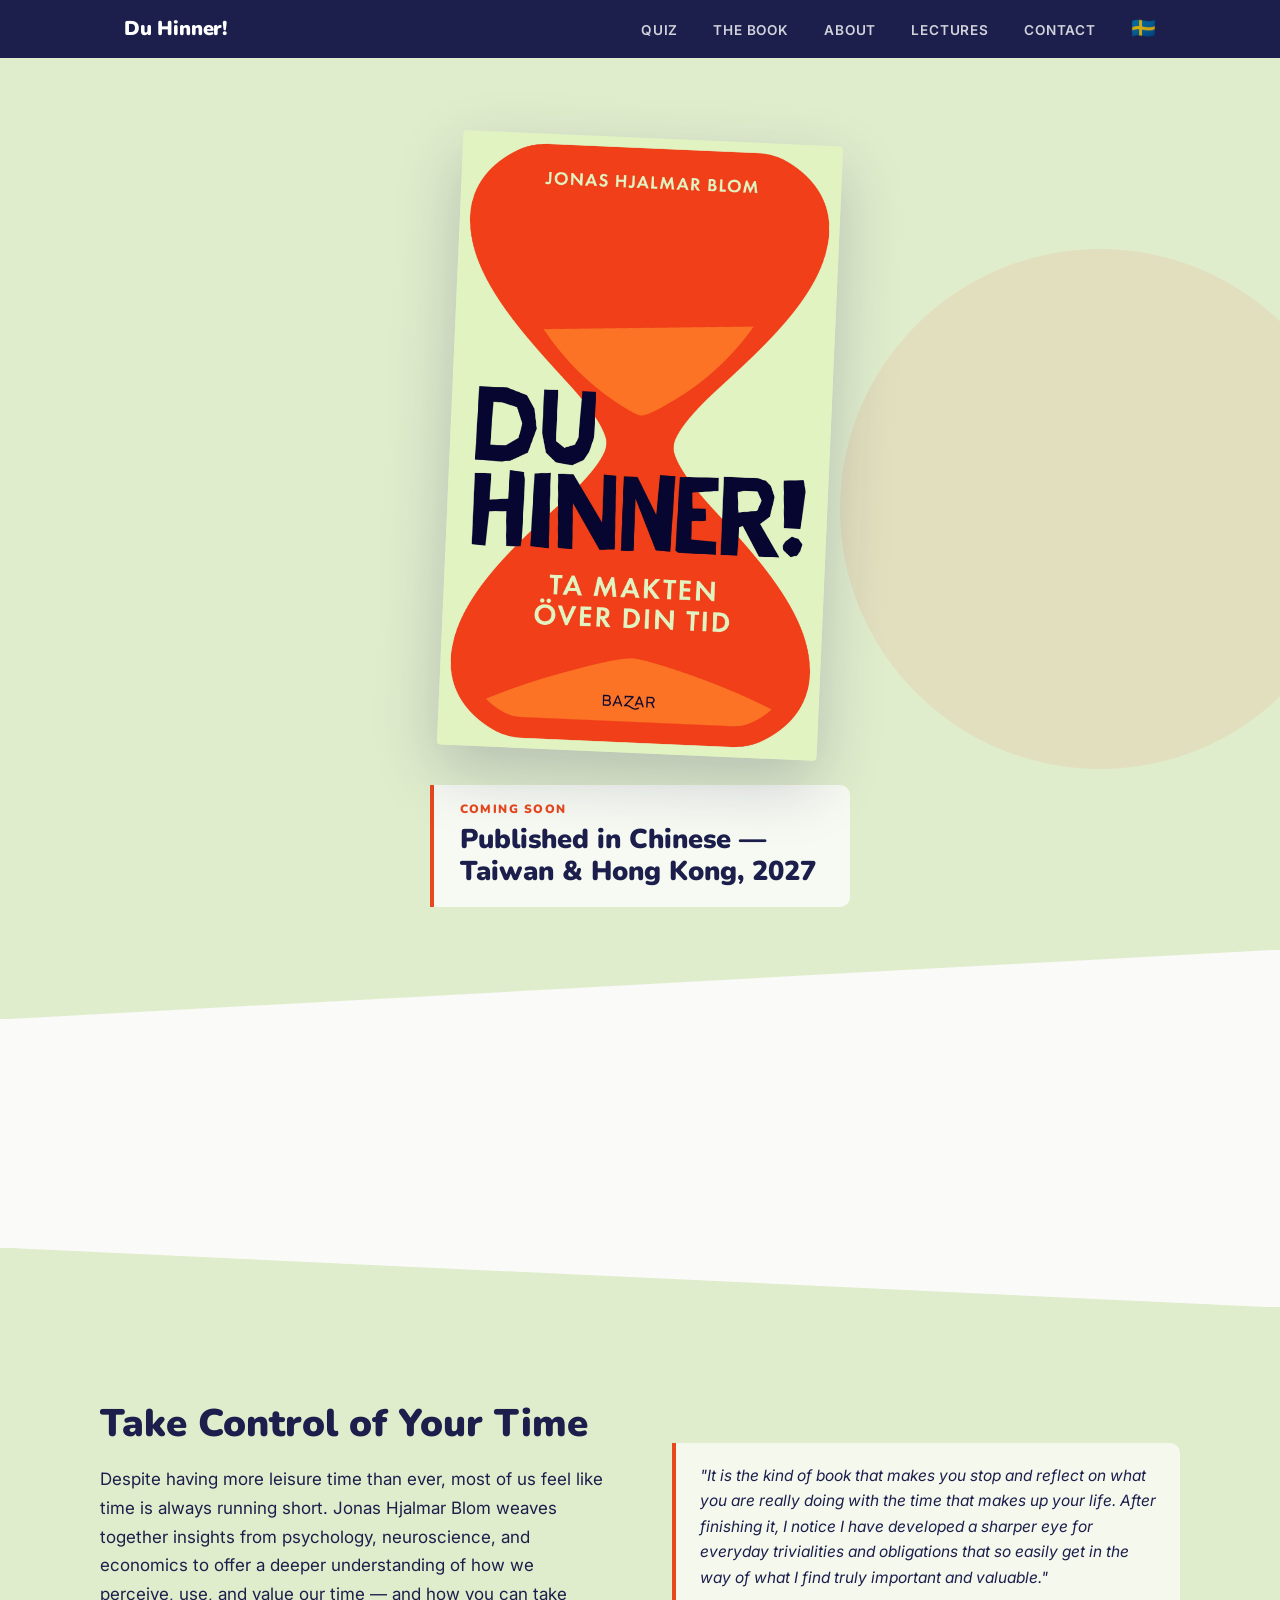
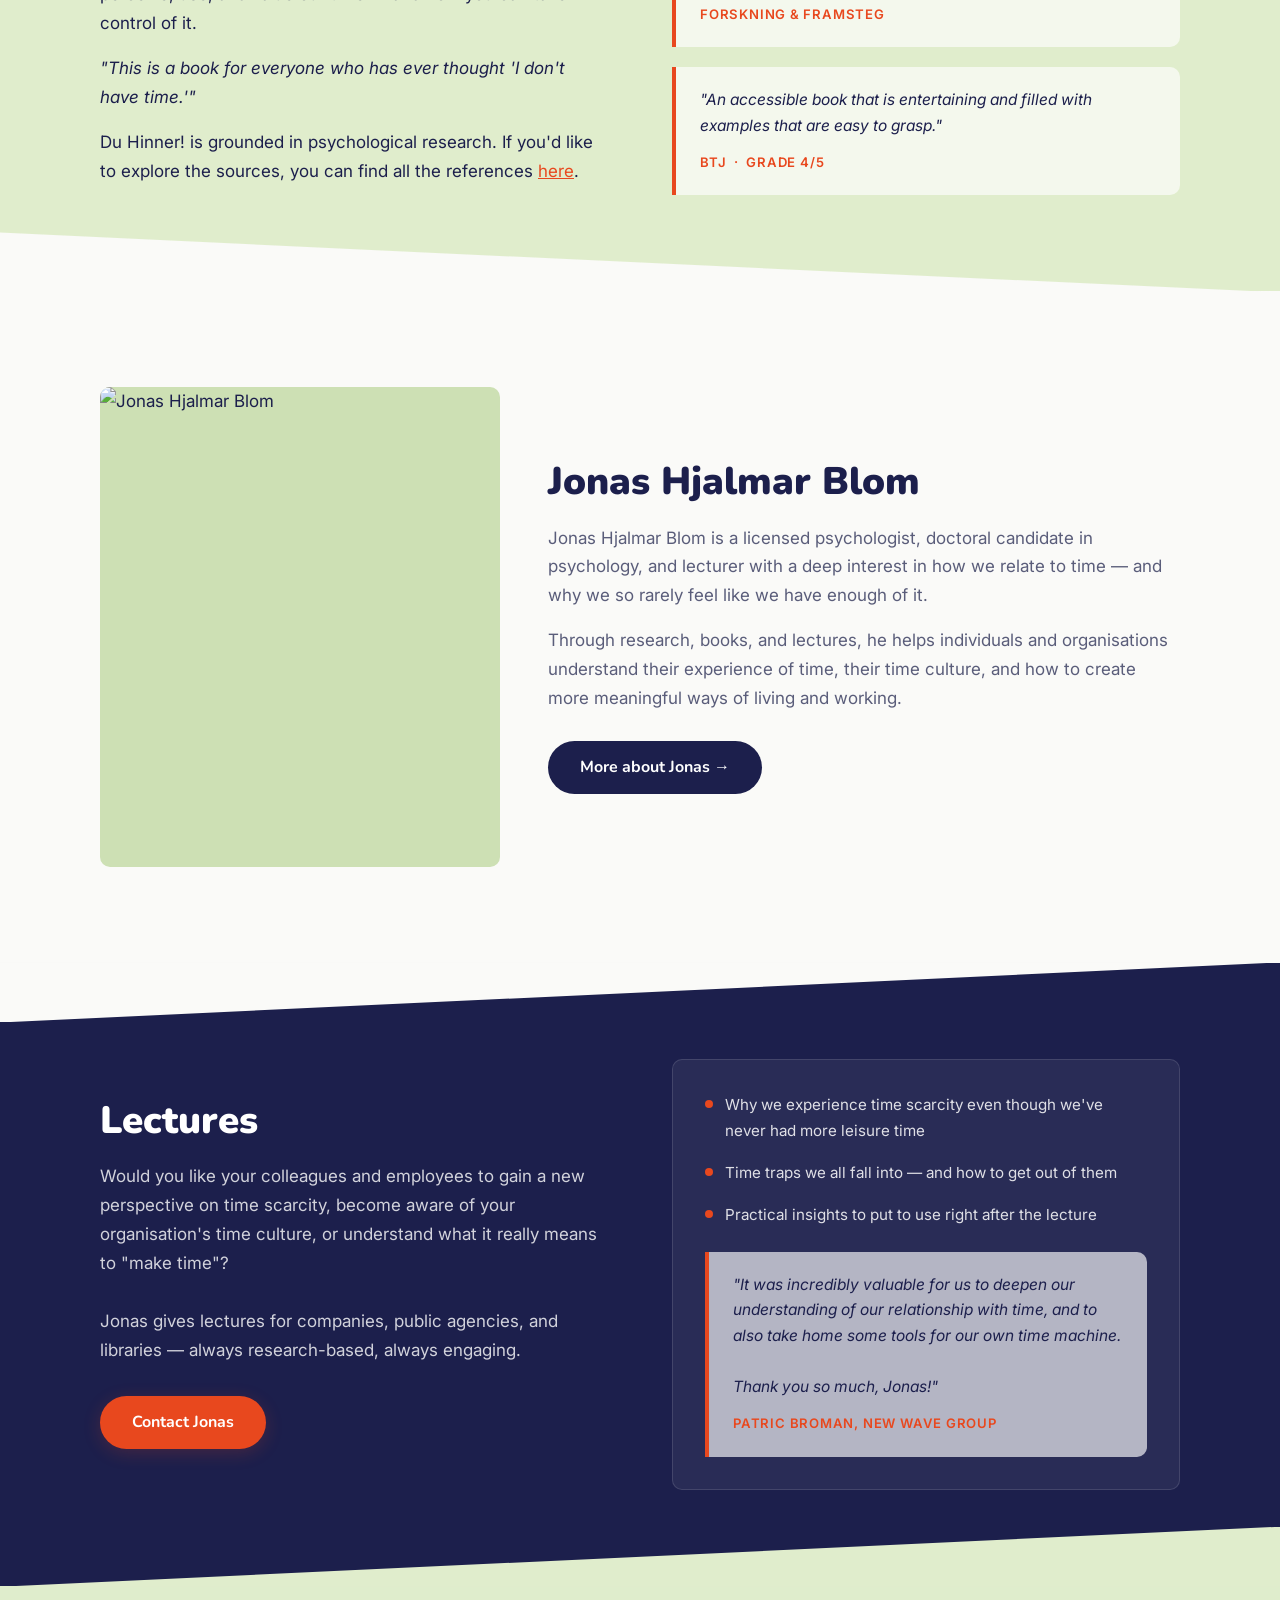
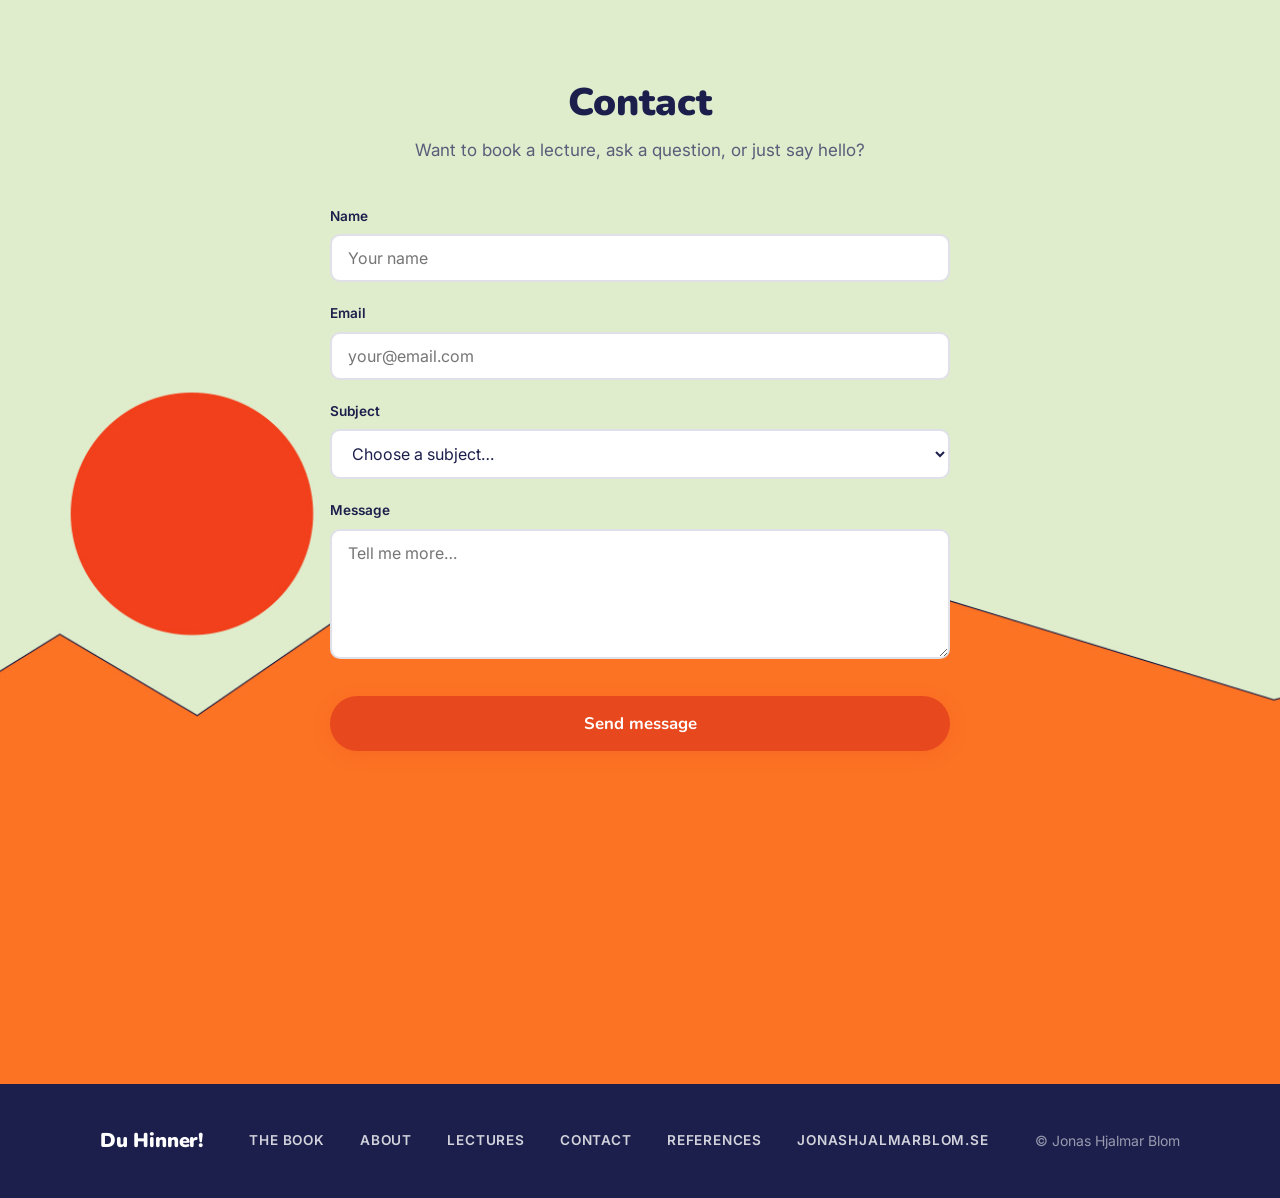
==== en/index.html @ 369634bb "Add English version with language toggle and Chinese edition announcement - New en/index.html: full " ====
<!DOCTYPE html>
<html lang="en">
<head>
  <meta charset="UTF-8" />
  <meta name="viewport" content="width=device-width, initial-scale=1.0" />
  <title>Du Hinner! – Take Control of Your Time</title>
  <meta name="description" content="You have more time than you think. Jonas Hjalmar Blom – psychologist, researcher, and lecturer – on how we perceive, use, and value our time." />
  <meta property="og:title" content="Du Hinner! – Take Control of Your Time" />
  <meta property="og:description" content="You have more time than you think. A book and lecture by Jonas Hjalmar Blom." />
  <meta property="og:image" content="https://duhinner.se/images/du-hinner.jpg" />
  <meta property="og:url" content="https://duhinner.se/en/" />
  <link rel="canonical" href="https://duhinner.se/en/" />
  <link rel="alternate" hreflang="sv" href="https://duhinner.se/" />
  <link rel="alternate" hreflang="en" href="https://duhinner.se/en/" />
  <link rel="alternate" hreflang="x-default" href="https://duhinner.se/" />
  <script type="application/ld+json">
  {
    "@context": "https://schema.org",
    "@type": "Book",
    "name": "Du Hinner! Ta makten över din tid",
    "author": {
      "@type": "Person",
      "name": "Jonas Hjalmar Blom"
    },
    "isbn": "9789180067096",
    "publisher": {
      "@type": "Organization",
      "name": "Bazar"
    },
    "inLanguage": "sv",
    "url": "https://duhinner.se",
    "image": "https://duhinner.se/images/du-hinner.jpg"
  }
  </script>
  <link rel="preconnect" href="https://fonts.googleapis.com" />
  <link rel="preconnect" href="https://fonts.gstatic.com" crossorigin />
  <link href="https://fonts.googleapis.com/css2?family=Nunito:wght@700;900&family=Inter:wght@400;500;600&display=swap" rel="stylesheet" />

  <style>
    :root {
      --mint:        #E0EDCC;
      --mint-dark:   #cde0b4;
      --orange:      #E8481E;
      --orange-glow: rgba(232, 72, 30, 0.20);
      --navy:        #1C1F4C;
      --navy-soft:   #2a2e5e;
      --white:       #ffffff;
      --cream:       #FAFAF8;
      --text:        #1C1F4C;
      --text-muted:  #5a5d7a;
      --max-w:       1080px;
      --r:           10px;
    }

    *, *::before, *::after { box-sizing: border-box; margin: 0; padding: 0; }
    html { scroll-behavior: smooth; }

    body {
      font-family: 'Inter', sans-serif;
      font-size: 17px;
      line-height: 1.7;
      color: var(--text);
      background: var(--cream);
      overflow-x: hidden;
    }

    h1, h2, h3 {
      font-family: 'Nunito', sans-serif;
      font-weight: 900;
      line-height: 1.1;
      color: var(--navy);
    }

    a { color: inherit; text-decoration: none; }
    img { display: block; max-width: 100%; }

    .wrap {
      width: min(var(--max-w), 100% - 2.5rem);
      margin-inline: auto;
    }

    .label {
      display: inline-block;
      font-size: 0.75rem;
      font-weight: 600;
      letter-spacing: 0.14em;
      text-transform: uppercase;
      color: var(--orange);
      margin-bottom: 0.6rem;
    }

    /* ── Buttons ─────────────────────────────────────── */
    .btn {
      display: inline-block;
      padding: 0.8rem 2rem;
      border-radius: 50px;
      font-family: 'Nunito', sans-serif;
      font-weight: 700;
      font-size: 1rem;
      cursor: pointer;
      border: none;
      transition: transform .2s, box-shadow .2s;
      white-space: nowrap;
    }
    .btn:hover { transform: translateY(-2px); }

    .btn-orange {
      background: var(--orange);
      color: #fff;
      box-shadow: 0 4px 18px var(--orange-glow);
    }
    .btn-orange:hover { box-shadow: 0 8px 28px var(--orange-glow); }

    .btn-navy {
      background: var(--navy);
      color: #fff;
    }
    .btn-navy:hover { box-shadow: 0 8px 24px rgba(28,31,76,0.25); }

    .btn-outline-navy {
      background: transparent;
      color: var(--navy);
      border: 2px solid var(--navy);
    }
    .btn-outline-navy:hover { background: var(--navy); color: #fff; }

    .btn-outline-white {
      background: transparent;
      color: #fff;
      border: 2px solid rgba(255,255,255,0.6);
    }
    .btn-outline-white:hover { background: rgba(255,255,255,0.12); }

    .btn-mint {
      background: var(--mint);
      color: var(--navy);
    }
    .btn-mint:hover { box-shadow: 0 8px 24px rgba(0,0,0,0.1); }

    .btn-cream {
      background: var(--cream);
      color: var(--navy);
    }
    .btn-cream:hover { box-shadow: 0 8px 24px rgba(0,0,0,0.1); }

    .btn-white {
      background: #fff;
      color: var(--orange);
      font-weight: 700;
    }
    .btn-white:hover { box-shadow: 0 8px 24px rgba(0,0,0,0.15); }

    /* =====================================================
       NAVIGATION
    ===================================================== */
    nav {
      position: fixed;
      inset: 0 0 auto 0;
      z-index: 200;
      background: var(--navy);
    }

    .nav-inner {
      display: flex;
      align-items: center;
      justify-content: space-between;
      height: 58px;
      padding-inline: 1.5rem;
      max-width: var(--max-w);
      margin-inline: auto;
    }

    .nav-logo {
      font-family: 'Nunito', sans-serif;
      font-weight: 900;
      font-size: 1.25rem;
      color: #fff;
      letter-spacing: -0.01em;
    }
    .nav-logo em { color: var(--orange); font-style: normal; }

    .nav-links {
      display: flex;
      gap: 2.2rem;
      list-style: none;
    }
    .nav-links a {
      font-size: 0.85rem;
      font-weight: 600;
      letter-spacing: 0.06em;
      text-transform: uppercase;
      color: rgba(255,255,255,0.8);
      transition: color .2s;
    }
    .nav-links a:hover { color: var(--orange); }

    .nav-links .nav-lang {
      font-size: 1.25rem;
      text-transform: none;
      letter-spacing: 0;
      line-height: 1;
    }
    .nav-links .nav-lang:hover { color: rgba(255,255,255,0.8); }

    .nav-burger {
      display: none;
      flex-direction: column;
      gap: 5px;
      background: none;
      border: none;
      cursor: pointer;
      padding: 4px;
    }
    .nav-burger span {
      display: block;
      width: 24px; height: 2px;
      background: #fff;
      border-radius: 2px;
      transition: transform .3s, opacity .3s;
    }

    /* =====================================================
       HERO
    ===================================================== */
    #hero {
      min-height: 100svh;
      background: var(--mint);
      display: flex;
      align-items: center;
      padding-top: 58px;
      position: relative;
      overflow: hidden;
    }

    #hero::before {
      content: '';
      position: absolute;
      right: -80px; top: 50%;
      transform: translateY(-50%);
      width: 520px; height: 520px;
      background: var(--orange);
      opacity: 0.08;
      border-radius: 50%;
      pointer-events: none;
    }

    #hero::after {
      content: '';
      position: absolute;
      bottom: -1px; left: 0; right: 0;
      height: 70px;
      background: var(--cream);
      clip-path: polygon(0 100%, 100% 0, 100% 100%);
    }

    .hero-inner {
      display: flex;
      flex-direction: column;
      justify-content: center;
      align-items: center;
      gap: 2rem;
      padding-block: 5rem 7rem;
    }

    .hero-book {
      position: relative;
      flex-shrink: 0;
    }
    .hero-book img {
      width: 100%;
      max-width: 380px;
      border-radius: 4px;
      box-shadow: 0 24px 64px rgba(28,31,76,0.22);
      transform: rotate(2.5deg);
      transition: transform .4s;
    }
    .hero-book img:hover { transform: rotate(0deg) scale(1.03); }

    .hero-announce {
      background: rgba(255,255,255,0.75);
      border-left: 4px solid var(--orange);
      border-radius: 0 var(--r) var(--r) 0;
      padding: 1.1rem 1.6rem;
      max-width: 420px;
      line-height: 1.3;
    }
    .hero-announce strong {
      display: block;
      font-family: 'Nunito', sans-serif;
      font-weight: 900;
      font-size: 0.75rem;
      letter-spacing: 0.12em;
      text-transform: uppercase;
      color: var(--orange);
      margin-bottom: 0.35rem;
    }
    .hero-announce span {
      display: block;
      font-family: 'Nunito', sans-serif;
      font-weight: 900;
      font-size: clamp(1.3rem, 2.5vw, 1.7rem);
      color: var(--navy);
      line-height: 1.2;
    }

    /* =====================================================
       ABOUT
    ===================================================== */
    #om-mig {
      background: var(--cream);
      padding-block: 6rem;
    }

    .om-mig-inner {
      display: grid;
      grid-template-columns: 400px 1fr;
      gap: 3rem;
      align-items: center;
    }

    .om-mig-foto {
      width: 400px; height: 480px;
      background: var(--mint-dark);
      border-radius: var(--r);
      overflow: hidden;
      flex-shrink: 0;
    }
    .om-mig-foto img { width: 100%; height: 100%; object-fit: cover; }

    .om-mig-text h2 { font-size: clamp(1.8rem, 3vw, 2.5rem); margin-bottom: 1.25rem; }
    .om-mig-text p { color: var(--text-muted); margin-bottom: 1rem; }
    .om-mig-text p:last-of-type { margin-bottom: 1.75rem; }

    /* =====================================================
       THE BOOK
    ===================================================== */
    #boken {
      background: var(--mint);
      padding-block: 6rem;
      position: relative;
    }

    #boken::after {
      content: '';
      position: absolute;
      bottom: -1px; left: 0; right: 0;
      height: 60px;
      background: var(--cream);
      clip-path: polygon(0 0, 100% 100%, 0 100%);
    }

    .boken-inner {
      display: grid;
      grid-template-columns: 1fr 1fr;
      gap: 4rem;
      align-items: start;
    }

    .boken-recensioner {
      display: flex;
      flex-direction: column;
      gap: 0;
    }

    .boken-knappar-rad {
      margin-top: 2.5rem;
      display: flex;
      flex-direction: column;
      gap: 0.75rem;
    }

    .boken-text h2 { font-size: clamp(1.8rem, 3vw, 2.6rem); margin-bottom: 1.25rem; }
    .boken-text p { margin-bottom: 1rem; }
    .boken-text p:last-of-type { margin-bottom: 0; }

    .recensioner {
      margin-top: 2.5rem;
      display: flex;
      flex-direction: column;
      gap: 1.25rem;
    }

    .recension {
      background: rgba(255,255,255,0.65);
      border-left: 4px solid var(--orange);
      border-radius: 0 var(--r) var(--r) 0;
      padding: 1.25rem 1.5rem;
    }

    .recension blockquote {
      font-style: italic;
      color: var(--text);
      margin-bottom: 0.5rem;
      font-size: 0.97rem;
      line-height: 1.65;
    }

    .recension cite {
      font-size: 0.82rem;
      font-weight: 600;
      letter-spacing: 0.06em;
      text-transform: uppercase;
      color: var(--orange);
      font-style: normal;
    }

    .kop-knappar {
      margin-top: 2.5rem;
      display: flex;
      gap: 0.75rem;
      flex-wrap: wrap;
      align-items: center;
    }

    .kop-knappar .kop-label {
      font-size: 0.85rem;
      font-weight: 600;
      color: var(--text-muted);
      margin-right: 0.25rem;
    }

    .betyg-kort {
      display: flex;
      flex-direction: column;
      gap: 0.2rem;
      background: rgba(255,255,255,0.75);
      border: 1px solid rgba(28,31,76,0.10);
      border-radius: var(--r);
      padding: 0.65rem 1rem;
      text-decoration: none;
      transition: box-shadow .2s, transform .2s;
    }
    .betyg-kort:hover {
      box-shadow: 0 6px 20px rgba(28,31,76,0.12);
      transform: translateY(-2px);
    }
    .betyg-plattform {
      font-size: 0.7rem;
      font-weight: 700;
      letter-spacing: 0.1em;
      text-transform: uppercase;
      color: var(--text-muted);
    }
    .betyg-stars { color: var(--orange); font-size: 0.95rem; letter-spacing: 0.06em; }
    .betyg-varde {
      font-family: 'Nunito', sans-serif;
      font-weight: 900;
      font-size: 1.25rem;
      color: var(--navy);
      line-height: 1;
    }
    .betyg-antal { font-family: 'Inter', sans-serif; font-size: 0.72rem; font-weight: 400; color: var(--text-muted); }

    /* =====================================================
       LECTURES
    ===================================================== */
    #forelasning {
      background: var(--navy);
      padding-block: 6rem;
      position: relative;
    }

    #forelasning::before {
      content: '';
      position: absolute;
      top: -1px; left: 0; right: 0;
      height: 60px;
      background: var(--cream);
      clip-path: polygon(0 0, 100% 0, 0 100%);
    }

    #forelasning::after {
      content: '';
      position: absolute;
      bottom: -1px; left: 0; right: 0;
      height: 60px;
      background: var(--mint);
      clip-path: polygon(100% 0, 100% 100%, 0 100%);
    }

    .forelasning-inner {
      display: grid;
      grid-template-columns: 1fr 1fr;
      gap: 4rem;
      align-items: center;
    }

    #forelasning .label { color: var(--orange); }

    #forelasning h2 {
      font-size: clamp(1.8rem, 3vw, 2.6rem);
      color: #fff;
      margin-bottom: 1.25rem;
    }

    #forelasning p { color: rgba(255,255,255,0.8); margin-bottom: 1rem; }
    #forelasning p:last-of-type { margin-bottom: 2rem; }

    .forelasning-kort {
      background: rgba(255,255,255,0.06);
      border: 1px solid rgba(255,255,255,0.12);
      border-radius: var(--r);
      padding: 2rem;
    }

    .forelasning-punkt {
      display: flex;
      align-items: flex-start;
      gap: 0.75rem;
      margin-bottom: 1rem;
      color: rgba(255,255,255,0.85);
      font-size: 0.95rem;
    }
    .forelasning-punkt:last-child { margin-bottom: 0; }

    .punkt-dot {
      flex-shrink: 0;
      width: 8px; height: 8px;
      background: var(--orange);
      border-radius: 50%;
      margin-top: 8px;
    }

    /* =====================================================
       CONTACT
    ===================================================== */
    #kontakt {
      background: var(--mint) url('../images/duhinner-sun.jpg') center 140% / cover no-repeat;
      padding-block: 6rem 26vw;
    }

    .kontakt-inner {
      max-width: 620px;
      margin-inline: auto;
      text-align: center;
    }

    .kontakt-inner h2 { font-size: clamp(1.8rem, 3vw, 2.5rem); margin-bottom: 0.75rem; }
    .kontakt-inner > p { color: var(--text-muted); margin-bottom: 2.5rem; }

    .form-group {
      text-align: left;
      margin-bottom: 1.25rem;
    }

    .form-group label {
      display: block;
      font-size: 0.85rem;
      font-weight: 600;
      margin-bottom: 0.4rem;
      color: var(--navy);
    }

    .form-group input,
    .form-group textarea,
    .form-group select {
      width: 100%;
      padding: 0.75rem 1rem;
      border: 2px solid #e0e0e8;
      border-radius: var(--r);
      font-family: 'Inter', sans-serif;
      font-size: 1rem;
      color: var(--text);
      background: #fff;
      transition: border-color .2s;
      outline: none;
    }

    .form-group input:focus,
    .form-group textarea:focus,
    .form-group select:focus {
      border-color: var(--orange);
    }

    .form-group textarea { resize: vertical; min-height: 130px; }

    .form-submit { margin-top: 0.5rem; width: 100%; padding: 1rem; font-size: 1.05rem; }

    /* =====================================================
       FOOTER
    ===================================================== */
    footer {
      background: var(--navy);
      color: rgba(255,255,255,0.55);
      font-size: 0.875rem;
      padding-block: 2.5rem;
    }

    .footer-inner {
      display: flex;
      align-items: center;
      justify-content: space-between;
      flex-wrap: wrap;
      gap: 1.25rem;
    }

    .footer-logo {
      font-family: 'Nunito', sans-serif;
      font-weight: 900;
      font-size: 1.25rem;
      color: #fff;
      letter-spacing: -0.01em;
    }
    .footer-logo em { color: var(--orange); font-style: normal; }

    .footer-links { display: flex; gap: 2.2rem; list-style: none; flex-wrap: wrap; }
    .footer-links a {
      font-size: 0.85rem;
      font-weight: 600;
      letter-spacing: 0.06em;
      text-transform: uppercase;
      color: rgba(255,255,255,0.8);
      transition: color .2s;
    }
    .footer-links a:hover { color: var(--orange); }

    /* =====================================================
       QUIZ
    ===================================================== */
    #quiz {
      background: var(--cream);
      padding-block: 6rem;
      position: relative;
    }

    #quiz::after {
      content: '';
      position: absolute;
      bottom: -1px; left: 0; right: 0;
      height: 60px;
      background: var(--mint);
      clip-path: polygon(0 0, 100% 100%, 0 100%);
    }

    .quiz-inner {
      max-width: 640px;
      margin-inline: auto;
      text-align: center;
    }

    .quiz-progress {
      display: flex;
      align-items: center;
      justify-content: center;
      gap: 0.6rem;
      margin-bottom: 2.5rem;
    }

    .quiz-dot {
      width: 9px; height: 9px;
      border-radius: 50%;
      background: #d5d8e8;
      transition: background .3s;
    }
    .quiz-dot.active { background: var(--orange); transform: scale(1.2); }
    .quiz-dot.done   { background: var(--navy); }

    .quiz-question {
      font-family: 'Nunito', sans-serif;
      font-weight: 900;
      font-size: clamp(1.55rem, 3vw, 2.2rem);
      color: var(--navy);
      margin-bottom: 1.75rem;
      line-height: 1.3;
    }

    .quiz-answers {
      display: flex;
      flex-direction: column;
      gap: 0.75rem;
      margin-bottom: 1.75rem;
    }

    .quiz-answer-btn {
      width: 100%;
      padding: 0.95rem 1.5rem;
      border: 2px solid var(--navy);
      border-radius: var(--r);
      background: transparent;
      color: var(--navy);
      font-family: 'Inter', sans-serif;
      font-size: 0.97rem;
      font-weight: 500;
      cursor: pointer;
      text-align: left;
      transition: background .2s, color .2s, opacity .2s;
    }
    .quiz-answer-btn:hover:not(:disabled) {
      background: var(--navy);
      color: #fff;
    }
    .quiz-answer-btn.selected {
      background: var(--navy);
      color: #fff;
    }
    .quiz-answer-btn.dimmed {
      opacity: 0.3;
      cursor: default;
    }

    .quiz-feedback {
      display: none;
      text-align: left;
      background: #fff;
      border-radius: var(--r);
      padding: 1.5rem;
      margin-bottom: 1.5rem;
      border-left: 4px solid var(--orange);
    }
    .quiz-feedback.visible { display: block; }

    .quiz-aha {
      font-family: 'Nunito', sans-serif;
      font-weight: 700;
      font-size: 1.05rem;
      color: var(--orange);
      margin-bottom: 0.75rem;
      line-height: 1.4;
    }

    .quiz-details {
      font-size: 0.93rem;
      color: var(--text-muted);
    }
    .quiz-details summary {
      cursor: pointer;
      font-weight: 600;
      color: var(--navy);
      font-size: 0.88rem;
      letter-spacing: 0.04em;
      list-style: none;
      display: flex;
      align-items: center;
      gap: 0.4rem;
    }
    .quiz-details summary::before {
      content: '▸';
      color: var(--orange);
      transition: transform .2s;
    }
    .quiz-details[open] summary::before { transform: rotate(90deg); }
    .quiz-details[open] summary { margin-bottom: 0.6rem; }
    .quiz-details p { line-height: 1.7; }

    .quiz-nav {
      display: flex;
      justify-content: center;
    }

    .quiz-next { display: none; }
    .quiz-next.visible { display: inline-block; }

    .quiz-finish {
      display: none;
      flex-direction: column;
      align-items: center;
      gap: 1rem;
    }
    .quiz-finish.visible { display: flex; }
    .quiz-finish p { color: var(--text-muted); }

    /* =====================================================
       RESPONSIVE
    ===================================================== */
    @media (max-width: 720px) {
      .nav-links { display: none; }
      .nav-burger { display: flex; }
      .nav-links.open {
        display: flex;
        flex-direction: column;
        position: absolute;
        top: 58px; left: 0; right: 0;
        background: var(--navy);
        padding: 1.25rem 1.5rem;
        gap: 1.1rem;
      }

      .hero-inner {
        grid-template-columns: 1fr;
        text-align: center;
        padding-block: 3.5rem 6rem;
      }
      .hero-book { display: flex; justify-content: center; }
      .hero-book img { transform: none; width: min(360px, 80vw); }

      .om-mig-inner {
        grid-template-columns: 1fr;
      }
      .om-mig-foto { width: 100%; height: 220px; }

      .boken-inner {
        grid-template-columns: 1fr;
      }

      .forelasning-inner {
        grid-template-columns: 1fr;
      }

      .footer-inner { flex-direction: column; align-items: flex-start; }
    }
  </style>
</head>
<body>

  <!-- ================================================
       NAVIGATION
  ================================================= -->
  <nav>
    <div class="nav-inner">
      <a href="#hero" class="nav-logo">Du Hinner!</a>
      <ul class="nav-links" id="nav-links">
        <li><a href="#quiz">Quiz</a></li>
        <li><a href="#boken">The Book</a></li>
        <li><a href="#om-mig">About</a></li>
        <li><a href="#forelasning">Lectures</a></li>
        <li><a href="#kontakt">Contact</a></li>
        <li><a href="/" class="nav-lang" aria-label="Svenska" title="Svenska">🇸🇪</a></li>
      </ul>
      <button class="nav-burger" id="nav-burger" aria-label="Open menu">
        <span></span><span></span><span></span>
      </button>
    </div>
  </nav>


  <!-- ================================================
       HERO
  ================================================= -->
  <section id="hero">
    <div class="wrap">
      <div class="hero-inner">
        <div class="hero-book">
          <img src="../images/du-hinner.jpg" alt="Book cover: Du Hinner! Take Control of Your Time by Jonas Hjalmar Blom" />
        </div>
        <p class="hero-announce">
          <strong>Coming soon</strong>
          <span>Published in Chinese — Taiwan &amp; Hong Kong, 2027</span>
        </p>
      </div>
    </div>
  </section>


  <!-- ================================================
       QUIZ
  ================================================= -->
  <section id="quiz">
    <div class="wrap">
      <div class="quiz-inner">
        <p class="quiz-question" id="quiz-question"></p>
        <div class="quiz-answers" id="quiz-answers"></div>
        <div class="quiz-progress" id="quiz-progress"></div>
        <div class="quiz-feedback" id="quiz-feedback">
          <p class="quiz-aha" id="quiz-aha"></p>
          <details class="quiz-details" id="quiz-details">
            <summary>Read more</summary>
            <p id="quiz-expanded"></p>
          </details>
        </div>
        <div class="quiz-nav">
          <button class="btn btn-orange quiz-next" id="quiz-next">Next question →</button>
          <div class="quiz-finish" id="quiz-finish">
            <p>You've answered all six questions.</p>
            <a href="#boken" class="btn btn-orange">Read about the book ↓</a>
          </div>
        </div>
      </div>
    </div>
  </section>


  <!-- ================================================
       THE BOOK
  ================================================= -->
  <section id="boken">
    <div class="wrap">
      <div class="boken-inner">

        <div class="boken-text">
          <h2>Take Control of Your Time</h2>

          <p>
            Despite having more leisure time than ever, most of us feel like time is always running short.
            Jonas Hjalmar Blom weaves together insights from psychology, neuroscience, and economics to offer
            a deeper understanding of how we perceive, use, and value our time — and how you can take control of it.
          </p>
          <p><em>"This is a book for everyone who has ever thought 'I don't have time.'"</em></p>
          <p>
            Du Hinner! is grounded in psychological research. If you'd like to explore the sources,
            you can find all the references <a href="https://duhinner.se/referenser" style="color: var(--orange); text-decoration: underline;">here</a>.
          </p>
        </div>

        <div class="boken-recensioner">
          <div class="recensioner">
            <div class="recension">
              <blockquote>
                "It is the kind of book that makes you stop and reflect on what you are really doing with the time
                that makes up your life. After finishing it, I notice I have developed a sharper eye for everyday
                trivialities and obligations that so easily get in the way of what I find truly important and valuable."
              </blockquote>
              <cite>Forskning &amp; Framsteg</cite>
            </div>
            <div class="recension">
              <blockquote>
                "An accessible book that is entertaining and filled with examples that are easy to grasp."
              </blockquote>
              <cite>BTJ &nbsp;·&nbsp; Grade 4/5</cite>
            </div>
          </div>
        </div>

      </div>

      <!-- Buy/listen/ratings — activate when an English edition is available
      <div class="boken-knappar-rad">
        <div class="kop-knappar">
          <span class="kop-label">Buy the book:</span>
          <a href="https://www.bokus.com/bok/9789180067096/du-hinner-ta-makten-over-din-tid/" class="btn btn-orange" target="_blank" rel="noopener">Bokus</a>
          <a href="https://www.adlibris.com/sv/bok/du-hinner-ta-makten-over-din-tid-9789180067096" class="btn btn-navy" target="_blank" rel="noopener">Adlibris</a>
        </div>
        <div class="kop-knappar">
          <span class="kop-label">Listen:</span>
          <a href="https://www.bookbeat.com/se/book/du-hinner-1492011" class="btn btn-cream" target="_blank" rel="noopener">Bookbeat</a>
          <a href="https://www.storytel.com/se/books/du-hinner-ta-makten-över-din-tid-9557812" class="btn btn-orange" target="_blank" rel="noopener">Storytel</a>
        </div>
        <div class="kop-knappar" style="align-items: flex-start;">
          <span class="kop-label" style="padding-top: 0.7rem;">Ratings:</span>
          <a href="https://www.adlibris.com/sv/bok/du-hinner-ta-makten-over-din-tid-9789180067096" class="betyg-kort" target="_blank" rel="noopener" aria-label="Adlibris: 4.8 out of 5 based on 4 ratings">
            <span class="betyg-plattform">Adlibris</span>
            <span class="betyg-stars">★★★★★</span>
            <span class="betyg-varde">4.8 <span class="betyg-antal">/ 5 &nbsp;·&nbsp; 4 ratings</span></span>
          </a>
          <a href="https://www.bokus.com/bok/9789180067096/du-hinner-ta-makten-over-din-tid/" class="betyg-kort" target="_blank" rel="noopener" aria-label="Bokus: 4 out of 5 based on 3 ratings">
            <span class="betyg-plattform">Bokus</span>
            <span class="betyg-stars">★★★★☆</span>
            <span class="betyg-varde">4 <span class="betyg-antal">/ 5 &nbsp;·&nbsp; 3 ratings</span></span>
          </a>
          <a href="https://www.bookbeat.com/se/book/du-hinner-1492011" class="betyg-kort" target="_blank" rel="noopener" aria-label="BookBeat: 4.3 out of 5 based on 280 ratings">
            <span class="betyg-plattform">BookBeat</span>
            <span class="betyg-stars">★★★★☆</span>
            <span class="betyg-varde">4.3 <span class="betyg-antal">/ 5 &nbsp;·&nbsp; 280 ratings</span></span>
          </a>
          <a href="https://www.storytel.com/se/books/du-hinner-ta-makten-%C3%B6ver-din-tid-9557812" class="betyg-kort" target="_blank" rel="noopener" aria-label="Storytel: 4.3 out of 5 based on 61 ratings">
            <span class="betyg-plattform">Storytel</span>
            <span class="betyg-stars">★★★★☆</span>
            <span class="betyg-varde">4.3 <span class="betyg-antal">/ 5 &nbsp;·&nbsp; 61 ratings</span></span>
          </a>
        </div>
      </div>
      -->

    </div>
  </section>


  <!-- ================================================
       ABOUT
  ================================================= -->
  <section id="om-mig">
    <div class="wrap">
      <div class="om-mig-inner">

        <div class="om-mig-foto">
          <img src="../images/jonas.jpg" alt="Jonas Hjalmar Blom" />
        </div>

        <div class="om-mig-text">
          <h2>Jonas Hjalmar Blom</h2>
          <p>
            Jonas Hjalmar Blom is a licensed psychologist, doctoral candidate in psychology, and lecturer
            with a deep interest in how we relate to time — and why we so rarely feel like we have enough of it.
          </p>
          <p>
            Through research, books, and lectures, he helps individuals and organisations understand their
            experience of time, their time culture, and how to create more meaningful ways of living and working.
          </p>
          <a href="https://jonashjalmarblom.se" class="btn btn-navy" target="_blank" rel="noopener">
            More about Jonas →
          </a>
        </div>

      </div>
    </div>
  </section>


  <!-- ================================================
       LECTURES
  ================================================= -->
  <section id="forelasning">
    <div class="wrap">
      <div class="forelasning-inner">

        <div>
          <h2>Lectures</h2>
          <p>
            Would you like your colleagues and employees to gain a new perspective on time scarcity,
            become aware of your organisation's time culture, or understand what it really means to "make time"?
            <br><br>
            Jonas gives lectures for companies, public agencies, and libraries — always research-based, always engaging.
          </p>
          <a href="#kontakt" class="btn btn-orange">Contact Jonas</a>
        </div>

        <div class="forelasning-kort">
          <div class="forelasning-punkt">
            <span class="punkt-dot"></span>
            <span>Why we experience time scarcity even though we've never had more leisure time</span>
          </div>
          <div class="forelasning-punkt">
            <span class="punkt-dot"></span>
            <span>Time traps we all fall into — and how to get out of them</span>
          </div>
          <div class="forelasning-punkt">
            <span class="punkt-dot"></span>
            <span>Practical insights to put to use right after the lecture</span>
          </div>
          <div class="recension" style="margin-top: 1.5rem;">
            <blockquote>
              "It was incredibly valuable for us to deepen our understanding of our relationship with time,
              and to also take home some tools for our own time machine.
              <br><br>
              Thank you so much, Jonas!"
            </blockquote>
            <cite>Patric Broman, New Wave Group</cite>
          </div>
        </div>

      </div>
    </div>
  </section>


  <!-- ================================================
       CONTACT
  ================================================= -->
  <section id="kontakt">
    <div class="wrap">
      <div class="kontakt-inner">
        <h2>Contact</h2>
        <p>Want to book a lecture, ask a question, or just say hello?</p>

        <form action="https://formspree.io/f/xzdkypwp" method="POST">
          <input type="hidden" name="language" value="English" />

          <div class="form-group">
            <label for="namn">Name</label>
            <input type="text" id="namn" name="namn" placeholder="Your name" required />
          </div>

          <div class="form-group">
            <label for="epost">Email</label>
            <input type="email" id="epost" name="epost" placeholder="your@email.com" required />
          </div>

          <div class="form-group">
            <label for="amne">Subject</label>
            <select id="amne" name="amne">
              <option value="">Choose a subject…</option>
              <option value="forelasning">Book a lecture</option>
              <option value="boken">Question about the book</option>
              <option value="media">Media / interview</option>
              <option value="annat">Other</option>
            </select>
          </div>

          <div class="form-group">
            <label for="meddelande">Message</label>
            <textarea id="meddelande" name="meddelande" placeholder="Tell me more…" required></textarea>
          </div>

          <button type="submit" class="btn btn-orange form-submit">Send message</button>

        </form>

      </div>
    </div>
  </section>


  <!-- ================================================
       FOOTER
  ================================================= -->
  <footer>
    <div class="wrap">
      <div class="footer-inner">
        <span class="footer-logo">Du Hinner!</span>
        <ul class="footer-links">
          <li><a href="#boken">The Book</a></li>
          <li><a href="#om-mig">About</a></li>
          <li><a href="#forelasning">Lectures</a></li>
          <li><a href="#kontakt">Contact</a></li>
          <li><a href="/referenser/">References</a></li>
          <li><a href="https://jonashjalmarblom.se" target="_blank" rel="noopener">jonashjalmarblom.se</a></li>
        </ul>
        <span>&copy; <span id="year"></span> Jonas Hjalmar Blom</span>
      </div>
    </div>
  </footer>


  <script>
    document.getElementById('year').textContent = new Date().getFullYear();

    // ── Quiz ──────────────────────────────────────────
    const quizData = [
      {
        q: "Do you have time to do what you want?",
        answers: [
          { text: "Yes", aha: "Congratulations — you're one of the few who feel they have enough time.", expanded: "Around 60 % of people experience time scarcity that forces them to give up things they want to do. Yet, with more public holidays, more vacation time, and longer lifespans, we have more free time at our disposal than ever before." },
          { text: "No",  aha: "You're in the majority.", expanded: "Around 60 % of people experience time scarcity that forces them to give up things they want to do. Yet, with more public holidays, more vacation time, and longer lifespans, we have more free time at our disposal than ever before." }
        ]
      },
      {
        q: "Do you tend to do things faster or slower than most people?",
        answers: [
          { text: "Faster", aha: "You probably get more done — but also make more mistakes.", expanded: "People (and other animals — the hazel dormouse, for example!) have different life speeds and tempos. Those who are fast naturally get more done, but also tend to make more mistakes. Those who are slower are often more flexible in their thinking and produce higher quality work — even if they accomplish less overall." },
          { text: "Slower", aha: "You're probably more thorough — but perhaps less productive.", expanded: "People (and other animals — the hazel dormouse, for example!) have different life speeds and tempos. Those who are fast naturally get more done, but also tend to make more mistakes. Those who are slower are often more flexible in their thinking and produce higher quality work — even if they accomplish less overall." }
        ]
      },
      {
        q: "Which statement resonates most with you?",
        answers: [
          { text: "We are approaching the weekend", aha: "You seem to think about time with a "moving-ego metaphor".",  expanded: "People think about time using different metaphors. We talk about chasing time as if it were prey, saving time as if it were money, or time rushing toward us like a speeding train. The way we talk about time also shapes our sense of control over it." },
          { text: "The weekend is approaching us",    aha: "You seem to think about time with a "moving-time metaphor".", expanded: "People think about time using different metaphors. We talk about chasing time as if it were prey, saving time as if it were money, or time rushing toward us like a speeding train. The way we talk about time also shapes our sense of control over it." }
        ]
      },
      {
        q: "When do you usually eat lunch?",
        answers: [
          { text: "When I feel hungry",                   aha: "You seem to live by event time — you let the feeling decide when it's the right time to do something.", expanded: "People and cultures tend toward either clock time or event time. Either you let the clock dictate when to wake up, eat, meet, and stop working — or you wake when you're rested, eat when you're hungry, meet when everyone's present, and stop when you feel done. Both systems have their advantages and disadvantages." },
          { text: "When I've scheduled it in my calendar", aha: "You seem to live by clock time — you let the clock decide when it's the right time to do something.",   expanded: "People and cultures tend toward either clock time or event time. Either you let the clock dictate when to wake up, eat, meet, and stop working — or you wake when you're rested, eat when you're hungry, meet when everyone's present, and stop when you feel done. Both systems have their advantages and disadvantages." }
        ]
      },
      {
        q: "Do you ever think about your future self?",
        answers: [
          { text: "Yes", aha: "You seem to feel a connection between your present and future self.", expanded: "For most people, the future self is a stranger they haven't yet met — it's not entirely natural for us to think decades ahead. But those who reflect on the distant future can gain a clearer direction, a sense of purpose, and a greater feeling of meaning in life." },
          { text: "No",  aha: "You seem very present-focused and don't think much about the distant future.", expanded: "For most people, the future self is a stranger they haven't yet met — it's not entirely natural for us to think decades ahead. But those who reflect on the distant future can gain a clearer direction, a sense of purpose, and a greater feeling of meaning in life." }
        ]
      },
      {
        q: "When you're in a time crunch, what do you tend to focus on?",
        answers: [
          { text: "What's urgent",    aha: "Not surprising — it's common to prioritise what's most pressing when time is short.", expanded: "In an acute time crunch, it's difficult to distinguish between what's important and what's merely urgent. Many people put their heads down and push through, but forget to ask themselves whether what they're rushing to do is actually worthwhile." },
          { text: "What's important", aha: "You seem to keep a cool head even when time is short.", expanded: "In an acute time crunch, it's difficult to distinguish between what's important and what's merely urgent. Many people put their heads down and push through, but forget to ask themselves whether what they're rushing to do is actually worthwhile." }
        ]
      }
    ];

    const [firstQ, ...restQ] = quizData;
    const shuffled = [firstQ, ...restQ.sort(() => Math.random() - 0.5)];
    let quizCurrent = 0;

    const qEl         = document.getElementById('quiz-question');
    const aEl         = document.getElementById('quiz-answers');
    const feedbackEl  = document.getElementById('quiz-feedback');
    const ahaEl       = document.getElementById('quiz-aha');
    const expandedEl  = document.getElementById('quiz-expanded');
    const detailsEl   = document.getElementById('quiz-details');
    const nextBtn     = document.getElementById('quiz-next');
    const finishEl    = document.getElementById('quiz-finish');
    const progressEl  = document.getElementById('quiz-progress');

    function renderProgress() {
      progressEl.innerHTML = '';
      shuffled.forEach((_, i) => {
        const dot = document.createElement('span');
        dot.className = 'quiz-dot' +
          (i < quizCurrent ? ' done' : i === quizCurrent ? ' active' : '');
        progressEl.appendChild(dot);
      });
    }

    function renderQuestion() {
      const item = shuffled[quizCurrent];
      qEl.textContent = item.q;
      aEl.innerHTML = '';
      feedbackEl.classList.remove('visible');
      nextBtn.classList.remove('visible');
      finishEl.classList.remove('visible');

      item.answers.forEach((ans, i) => {
        const btn = document.createElement('button');
        btn.className = 'quiz-answer-btn';
        btn.textContent = ans.text;
        btn.addEventListener('click', () => selectAnswer(i));
        aEl.appendChild(btn);
      });

      renderProgress();
    }

    function selectAnswer(idx) {
      const ans  = shuffled[quizCurrent].answers[idx];
      const btns = aEl.querySelectorAll('.quiz-answer-btn');
      btns.forEach((btn, i) => {
        btn.disabled = true;
        btn.classList.add(i === idx ? 'selected' : 'dimmed');
      });

      ahaEl.textContent      = ans.aha;
      expandedEl.textContent = ans.expanded;
      detailsEl.removeAttribute('open');
      feedbackEl.classList.add('visible');

      if (quizCurrent < shuffled.length - 1) {
        nextBtn.classList.add('visible');
      } else {
        finishEl.classList.add('visible');
      }
    }

    nextBtn.addEventListener('click', () => {
      quizCurrent++;
      renderQuestion();
    });

    renderQuestion();

    // Hamburger menu
    const burger = document.getElementById('nav-burger');
    const navLinks = document.getElementById('nav-links');
    burger.addEventListener('click', () => navLinks.classList.toggle('open'));
    navLinks.querySelectorAll('a').forEach(a =>
      a.addEventListener('click', () => navLinks.classList.remove('open'))
    );
  </script>

</body>
</html>
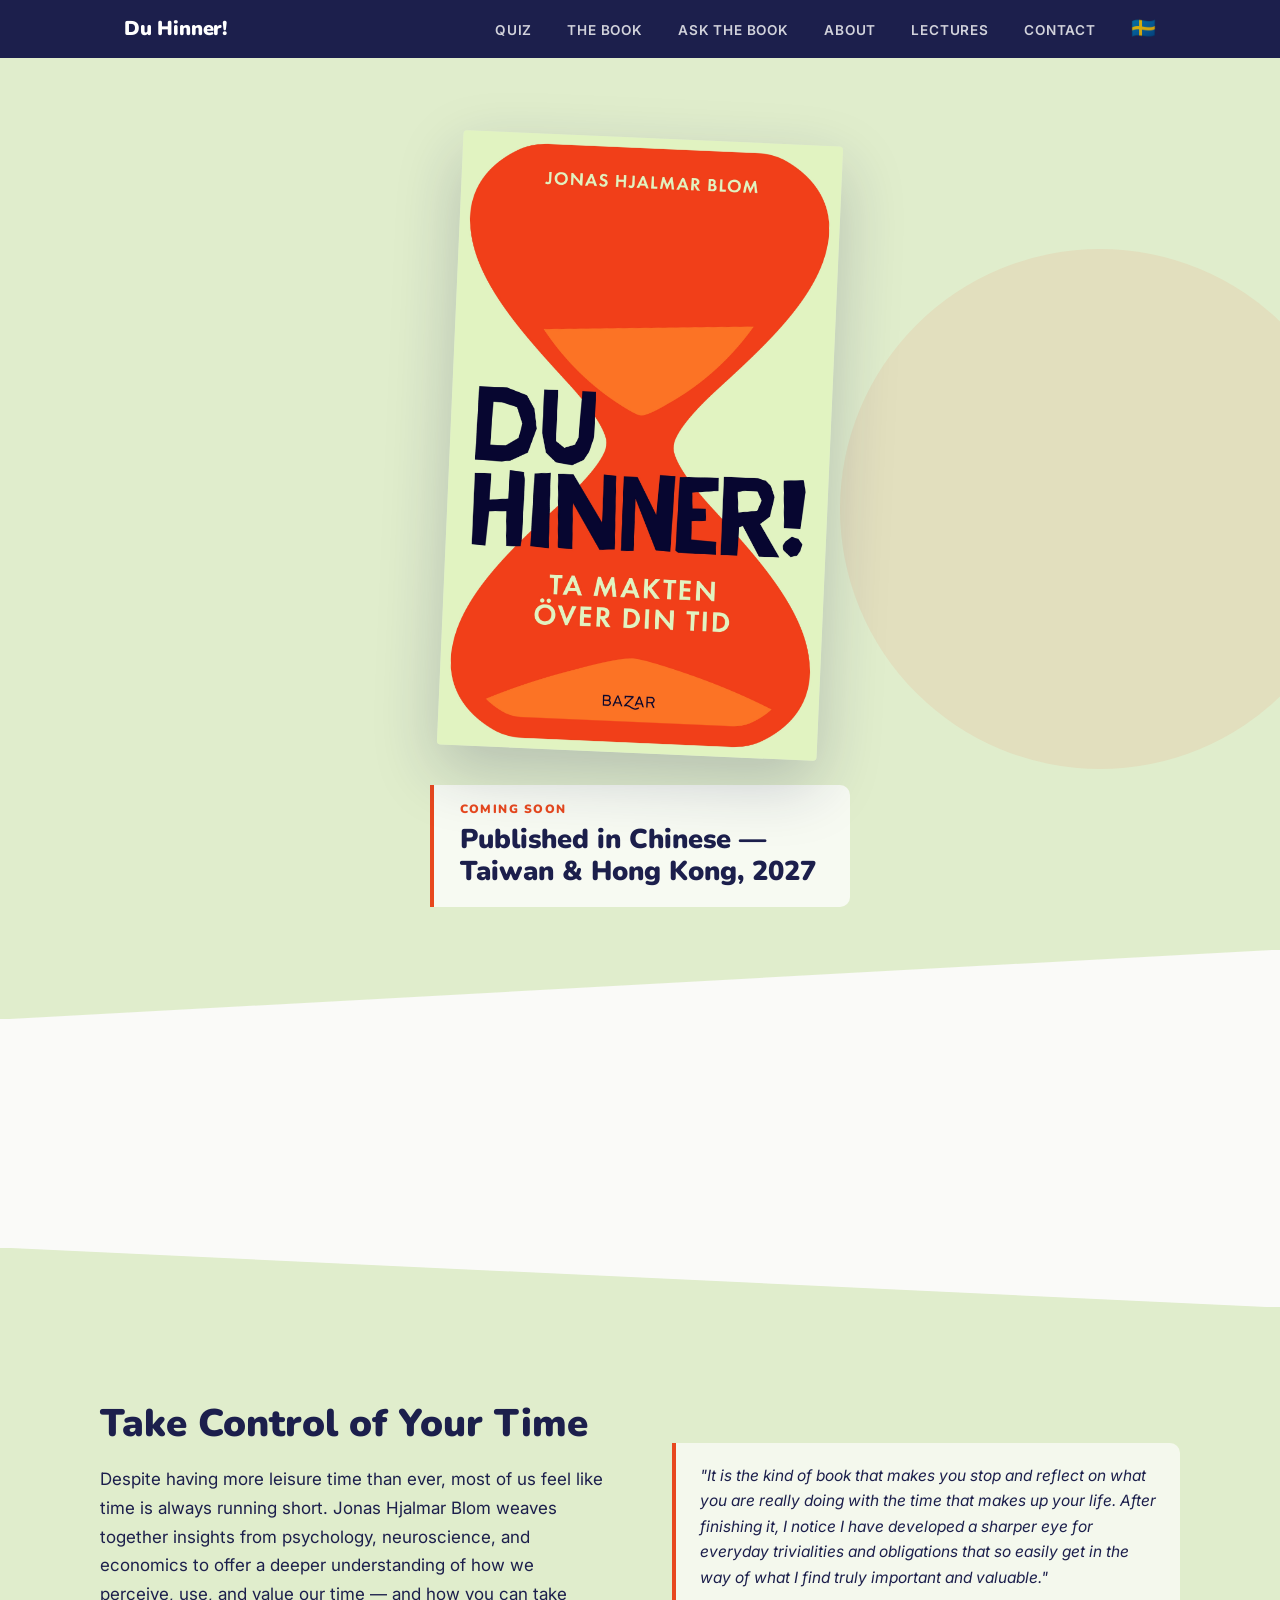
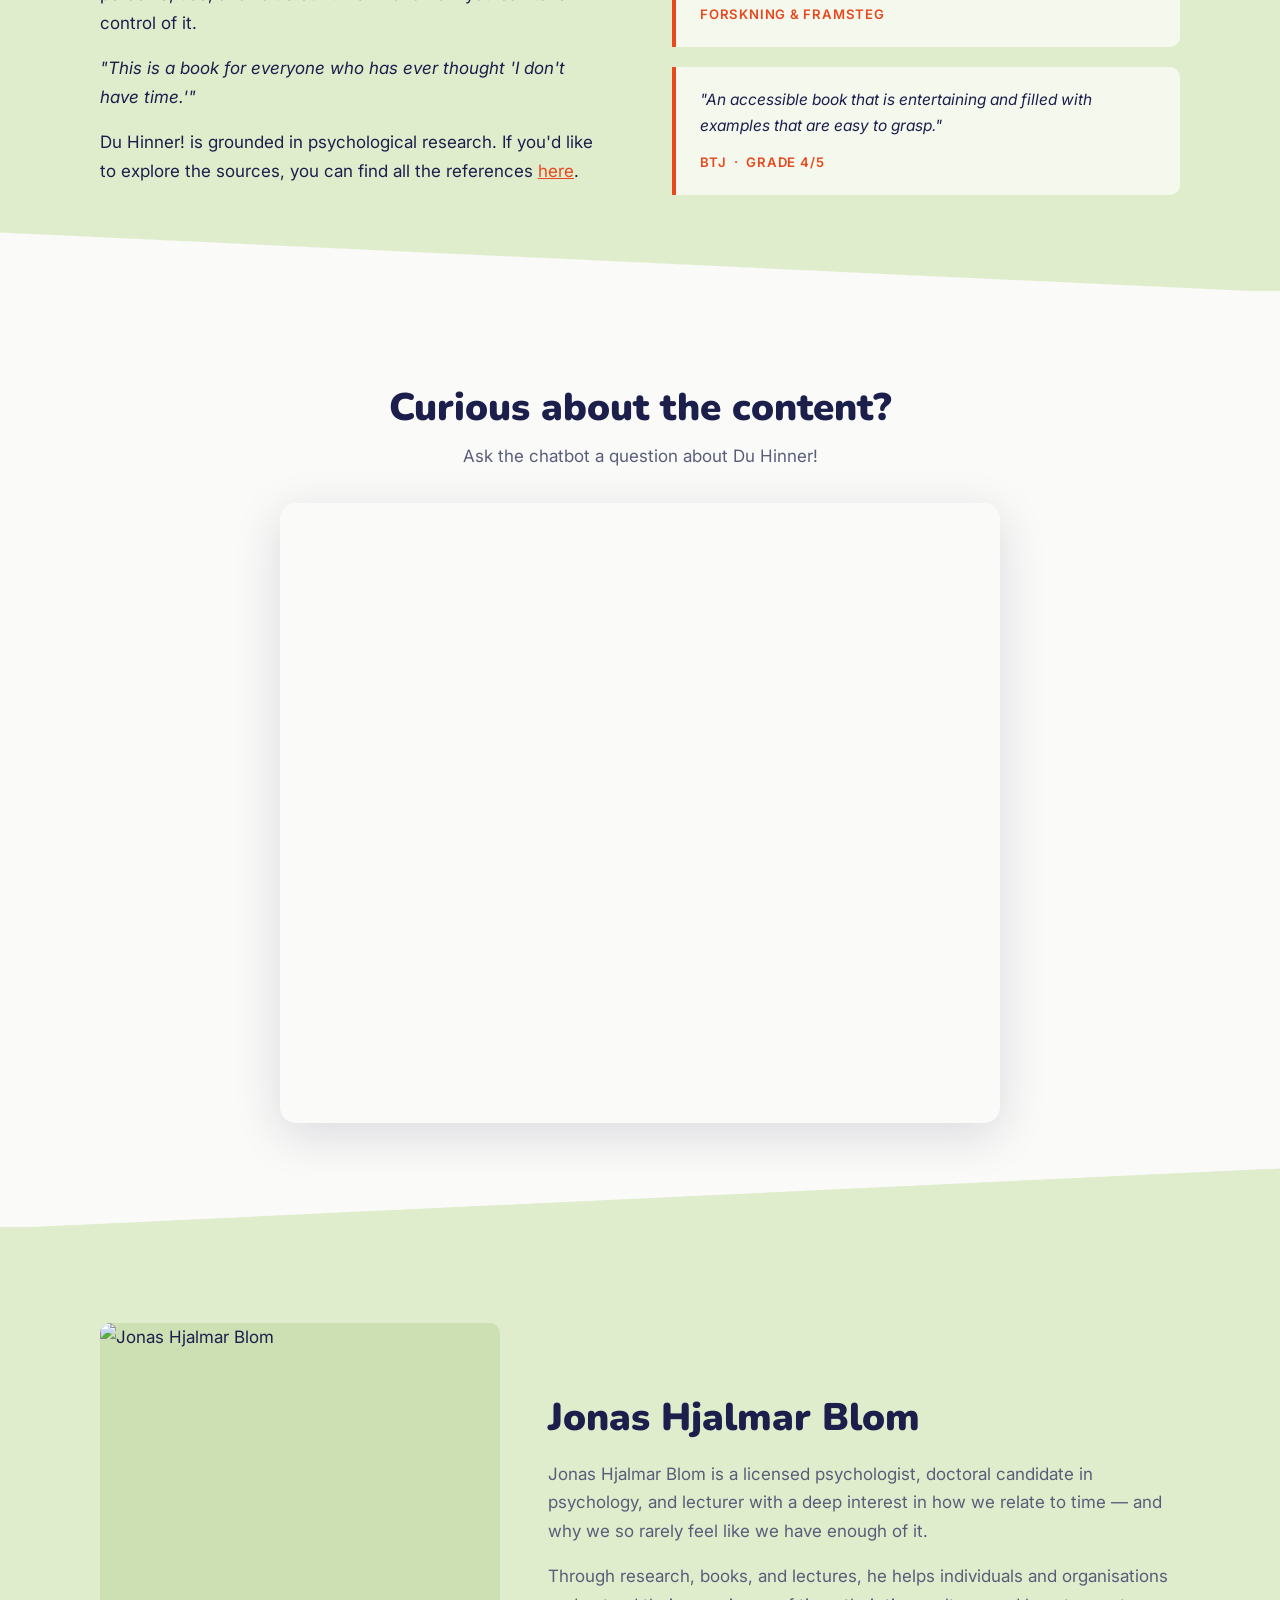
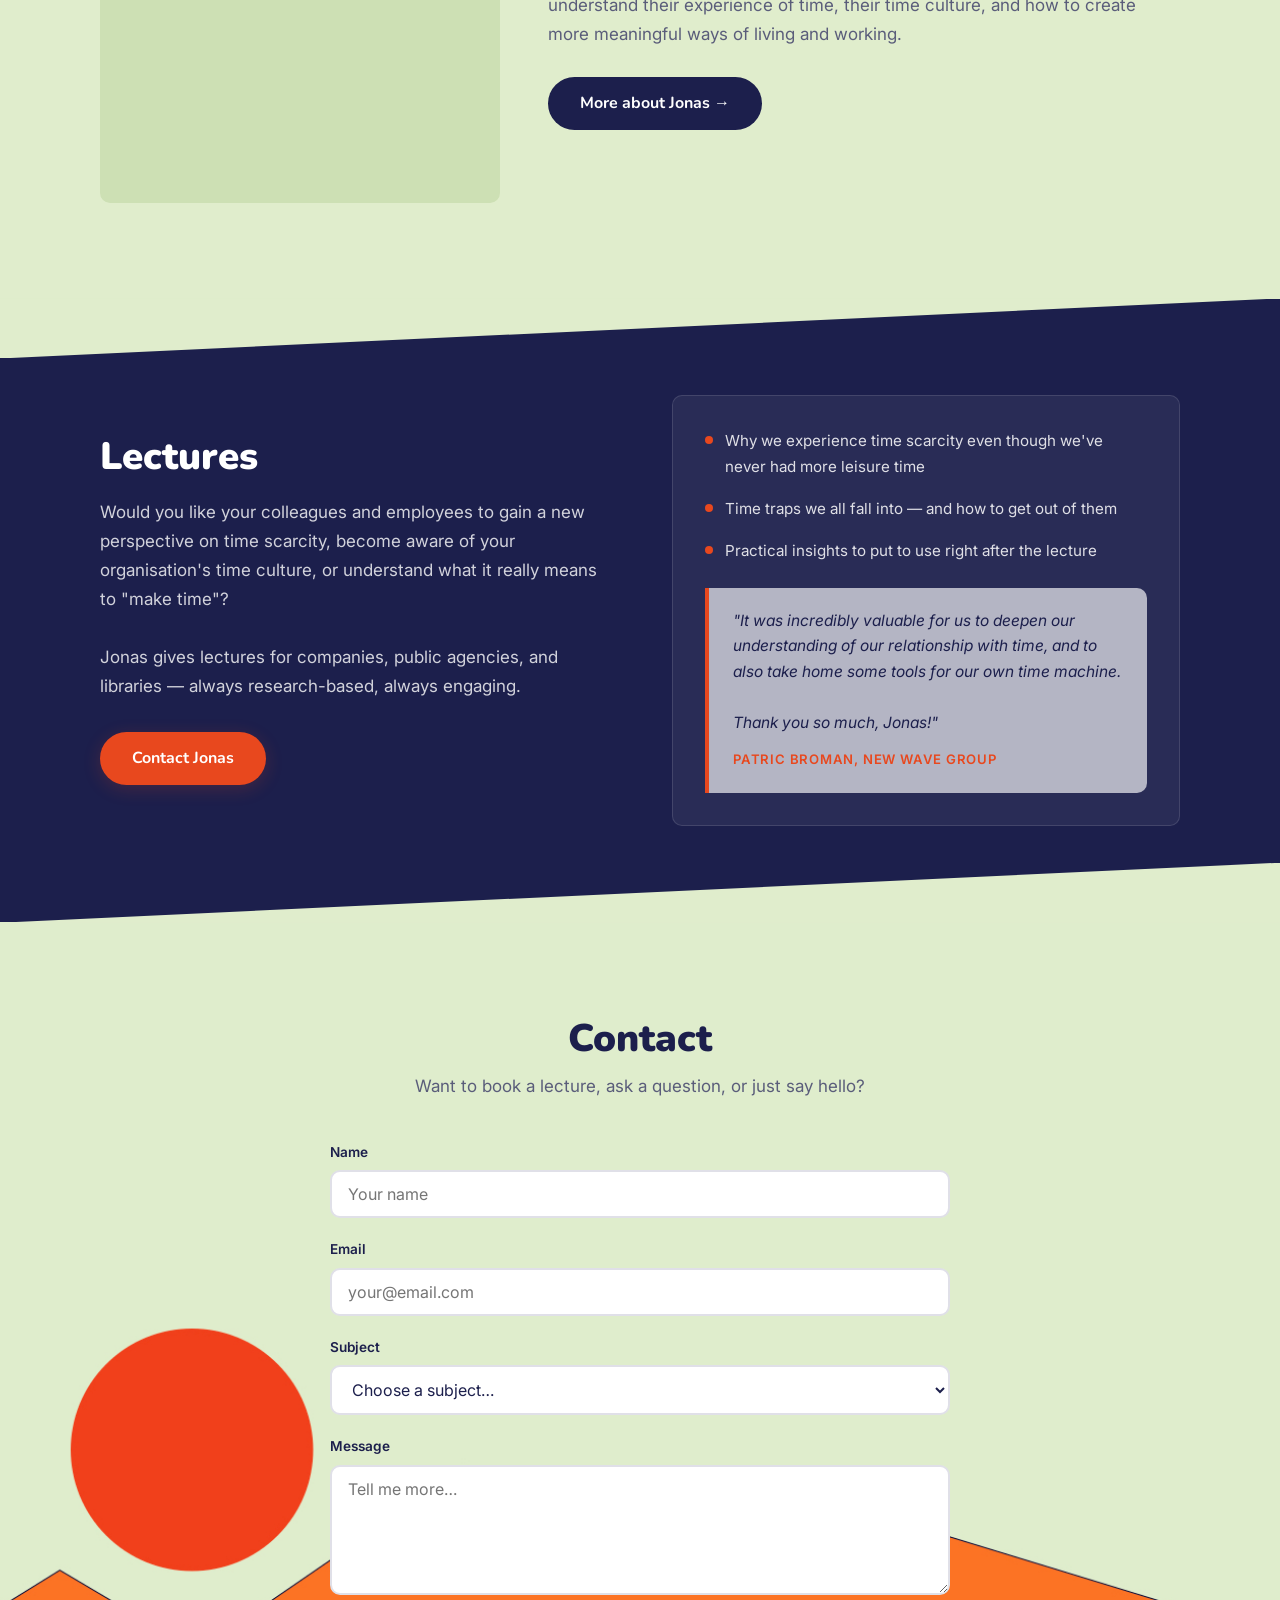
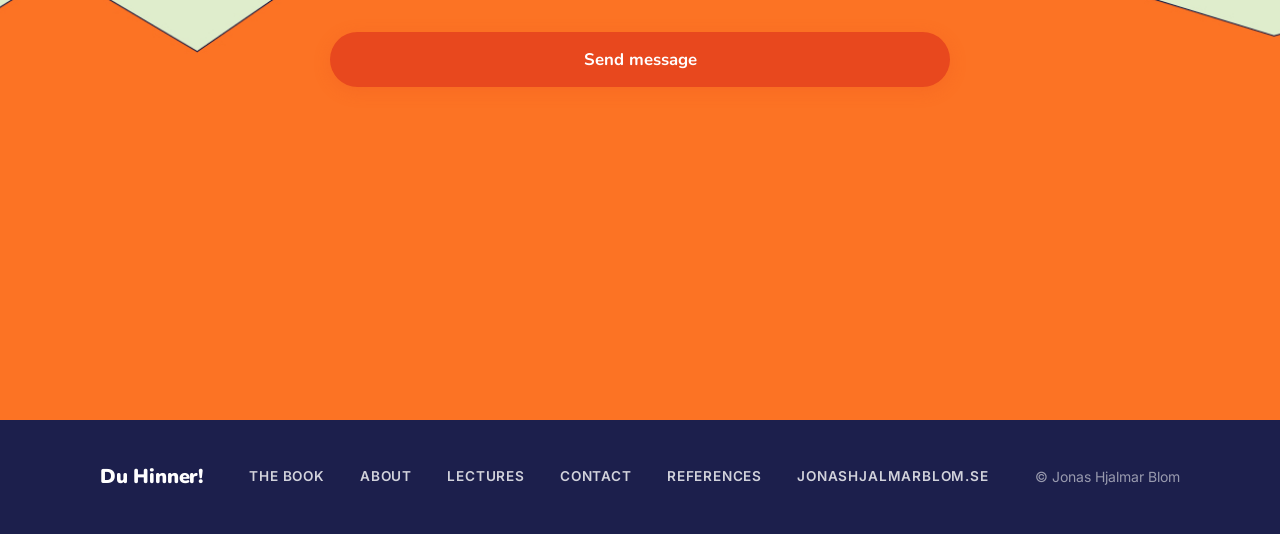
==== commit 83e9904c: "Add chatbot section and sync styling to English version - Add #chatbot section with iframe (lang=en)" ====
--- a/en/index.html
+++ b/en/index.html
@@ -304,10 +304,52 @@
     }
 
     /* =====================================================
+       CHATBOT
+    ===================================================== */
+    #chatbot {
+      background: var(--cream);
+      padding-block: 6rem;
+      position: relative;
+    }
+
+    #chatbot::after {
+      content: '';
+      position: absolute;
+      bottom: -1px; left: 0; right: 0;
+      height: 60px;
+      background: var(--mint);
+      clip-path: polygon(100% 0, 100% 100%, 0 100%);
+    }
+
+    .chatbot-inner {
+      max-width: 720px;
+      margin-inline: auto;
+      text-align: center;
+    }
+
+    .chatbot-inner h2 {
+      font-size: clamp(1.8rem, 3vw, 2.5rem);
+      margin-bottom: 0.75rem;
+    }
+
+    .chatbot-inner > p {
+      color: var(--text-muted);
+      margin-bottom: 2rem;
+    }
+
+    .chatbot-frame {
+      width: 100%;
+      height: 620px;
+      border: none;
+      border-radius: 16px;
+      box-shadow: 0 12px 48px rgba(28,31,76,0.14);
+    }
+
+    /* =====================================================
        ABOUT
     ===================================================== */
     #om-mig {
-      background: var(--cream);
+      background: var(--mint);
       padding-block: 6rem;
     }
 
@@ -465,7 +507,7 @@
       position: absolute;
       top: -1px; left: 0; right: 0;
       height: 60px;
-      background: var(--cream);
+      background: var(--mint);
       clip-path: polygon(0 0, 100% 0, 0 100%);
     }
 
@@ -811,6 +853,7 @@
       <ul class="nav-links" id="nav-links">
         <li><a href="#quiz">Quiz</a></li>
         <li><a href="#boken">The Book</a></li>
+        <li><a href="#chatbot">Ask the book</a></li>
         <li><a href="#om-mig">About</a></li>
         <li><a href="#forelasning">Lectures</a></li>
         <li><a href="#kontakt">Contact</a></li>
@@ -950,6 +993,25 @@
       </div>
       -->
 
+    </div>
+  </section>
+
+
+  <!-- ================================================
+       CHATBOT
+  ================================================= -->
+  <section id="chatbot">
+    <div class="wrap">
+      <div class="chatbot-inner">
+        <h2>Curious about the content?</h2>
+        <p>Ask the chatbot a question about Du Hinner!</p>
+        <iframe
+          src="https://duhinner-chat.onrender.com/chat-widget.html?lang=en"
+          class="chatbot-frame"
+          title="Ask about Du Hinner!"
+          loading="lazy"
+        ></iframe>
+      </div>
     </div>
   </section>
 
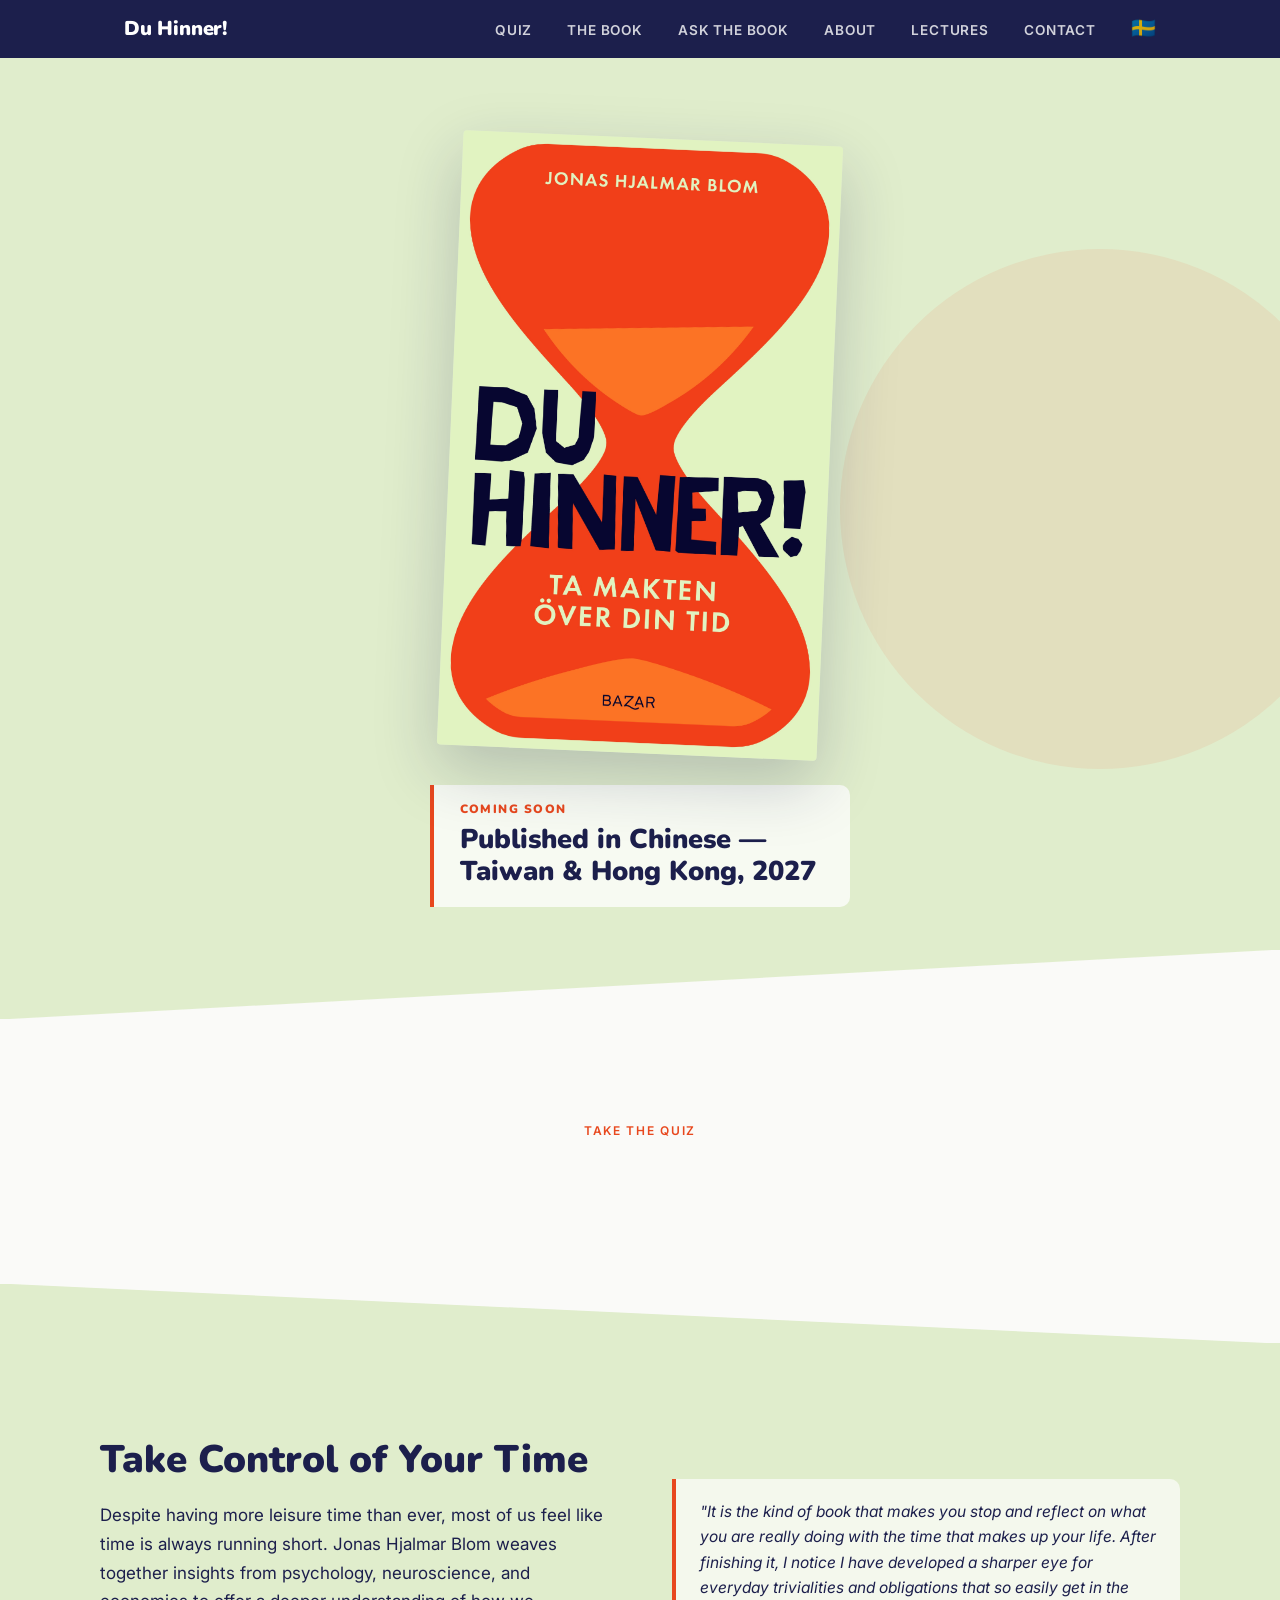
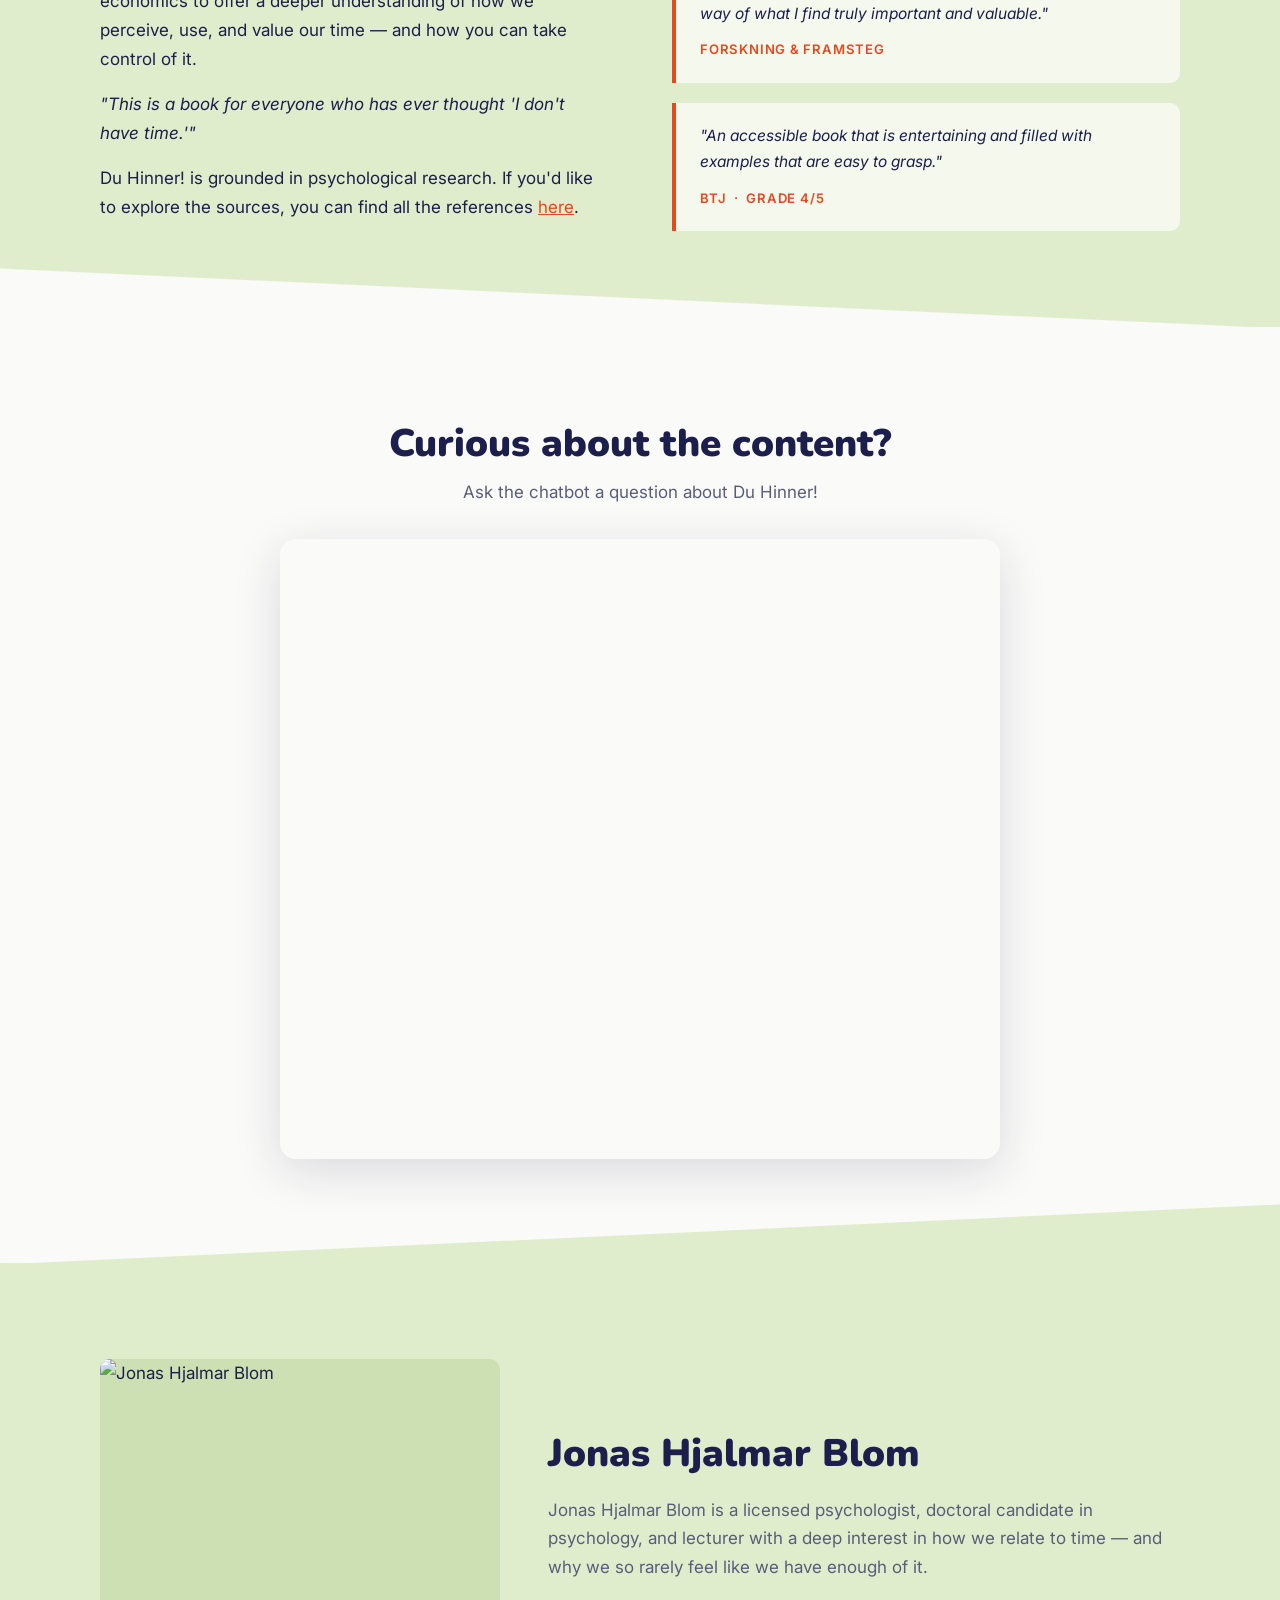
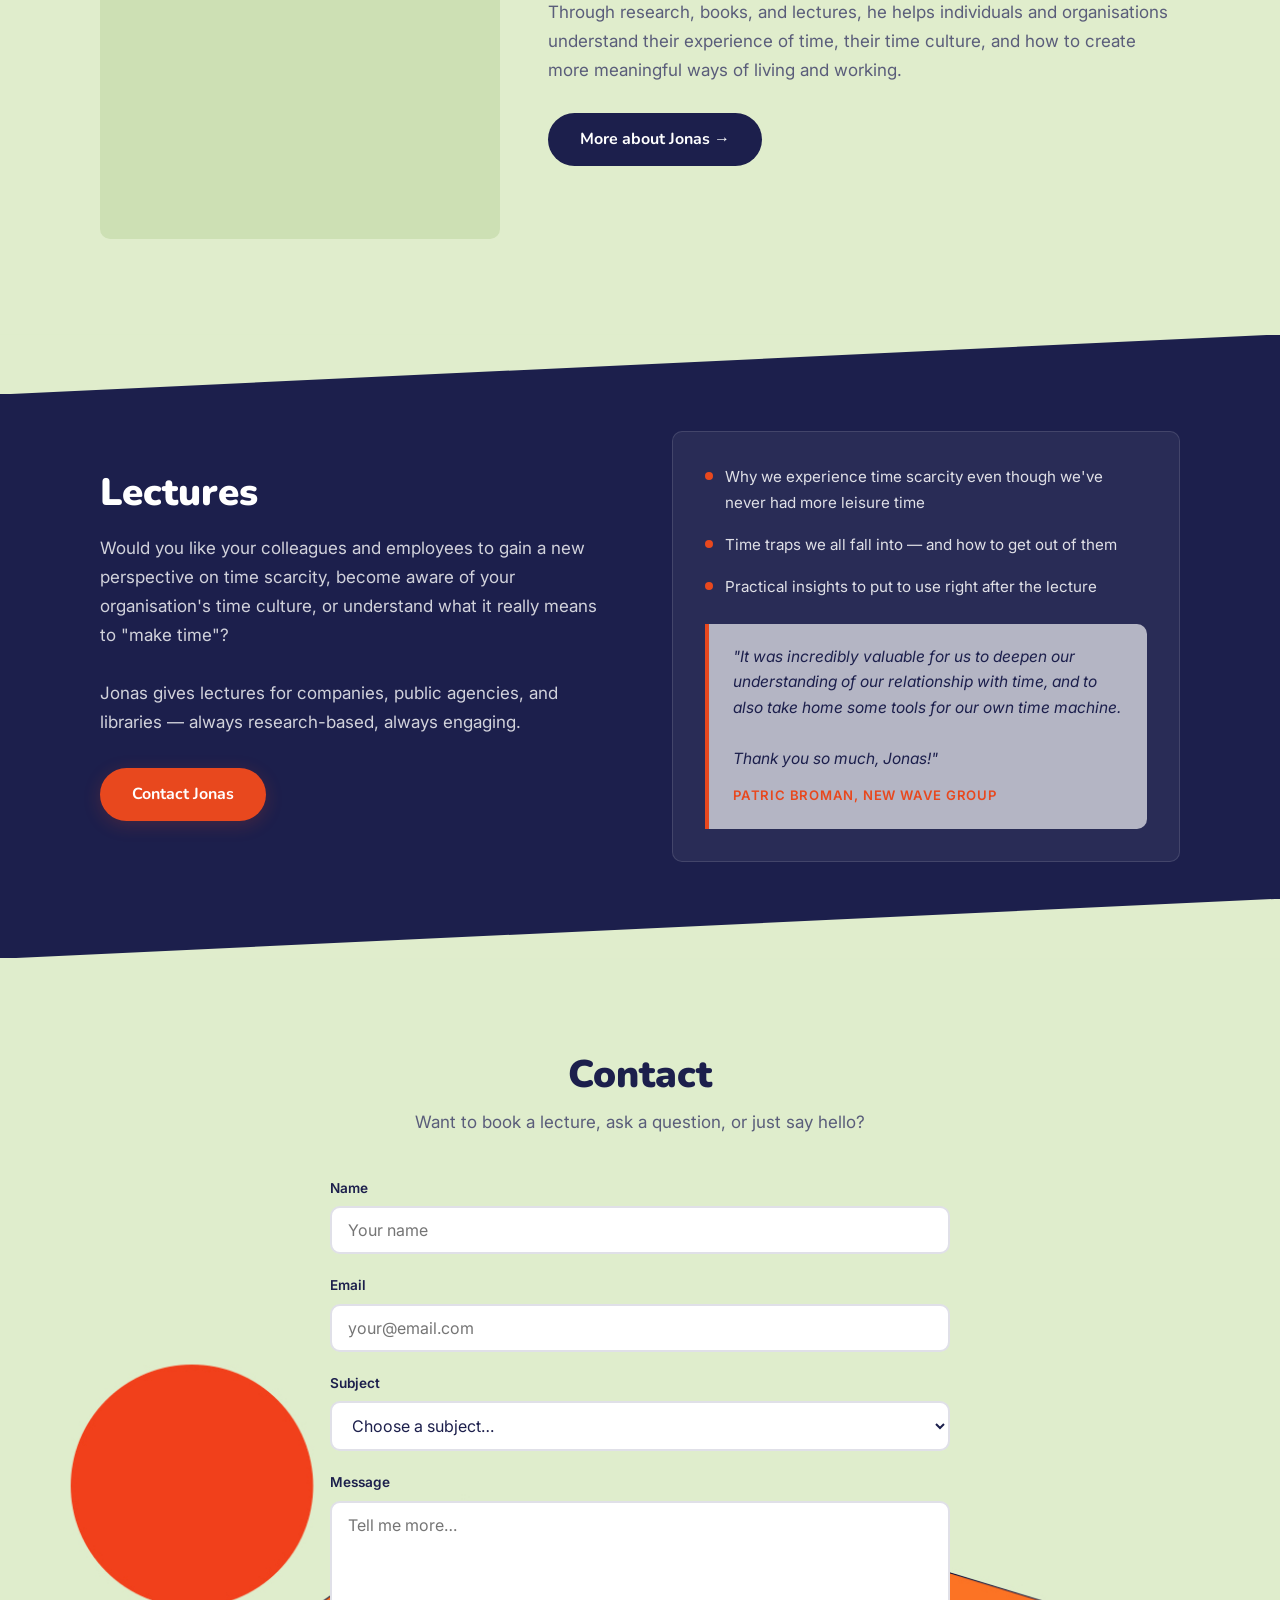
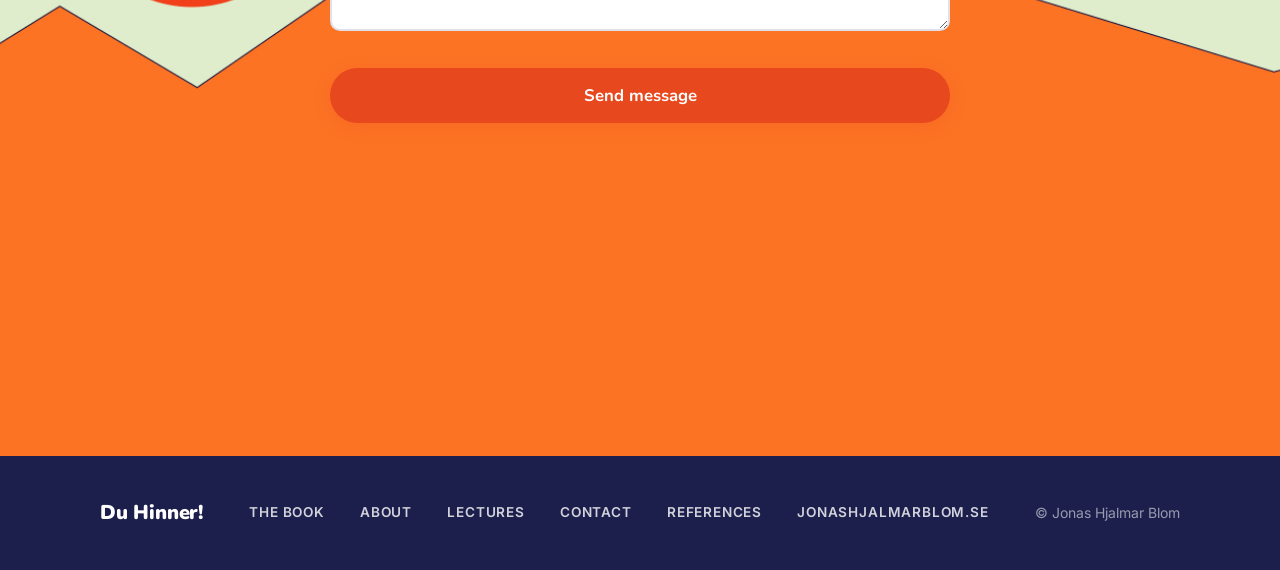
==== commit 2f9e9fc5: "Add visible label to quiz sections on both language versions Co-Authored-By: Claude Sonnet 4.6 <nore" ====
--- a/en/index.html
+++ b/en/index.html
@@ -890,6 +890,7 @@
   <section id="quiz">
     <div class="wrap">
       <div class="quiz-inner">
+        <p class="label">Take the quiz</p>
         <p class="quiz-question" id="quiz-question"></p>
         <div class="quiz-answers" id="quiz-answers"></div>
         <div class="quiz-progress" id="quiz-progress"></div>
